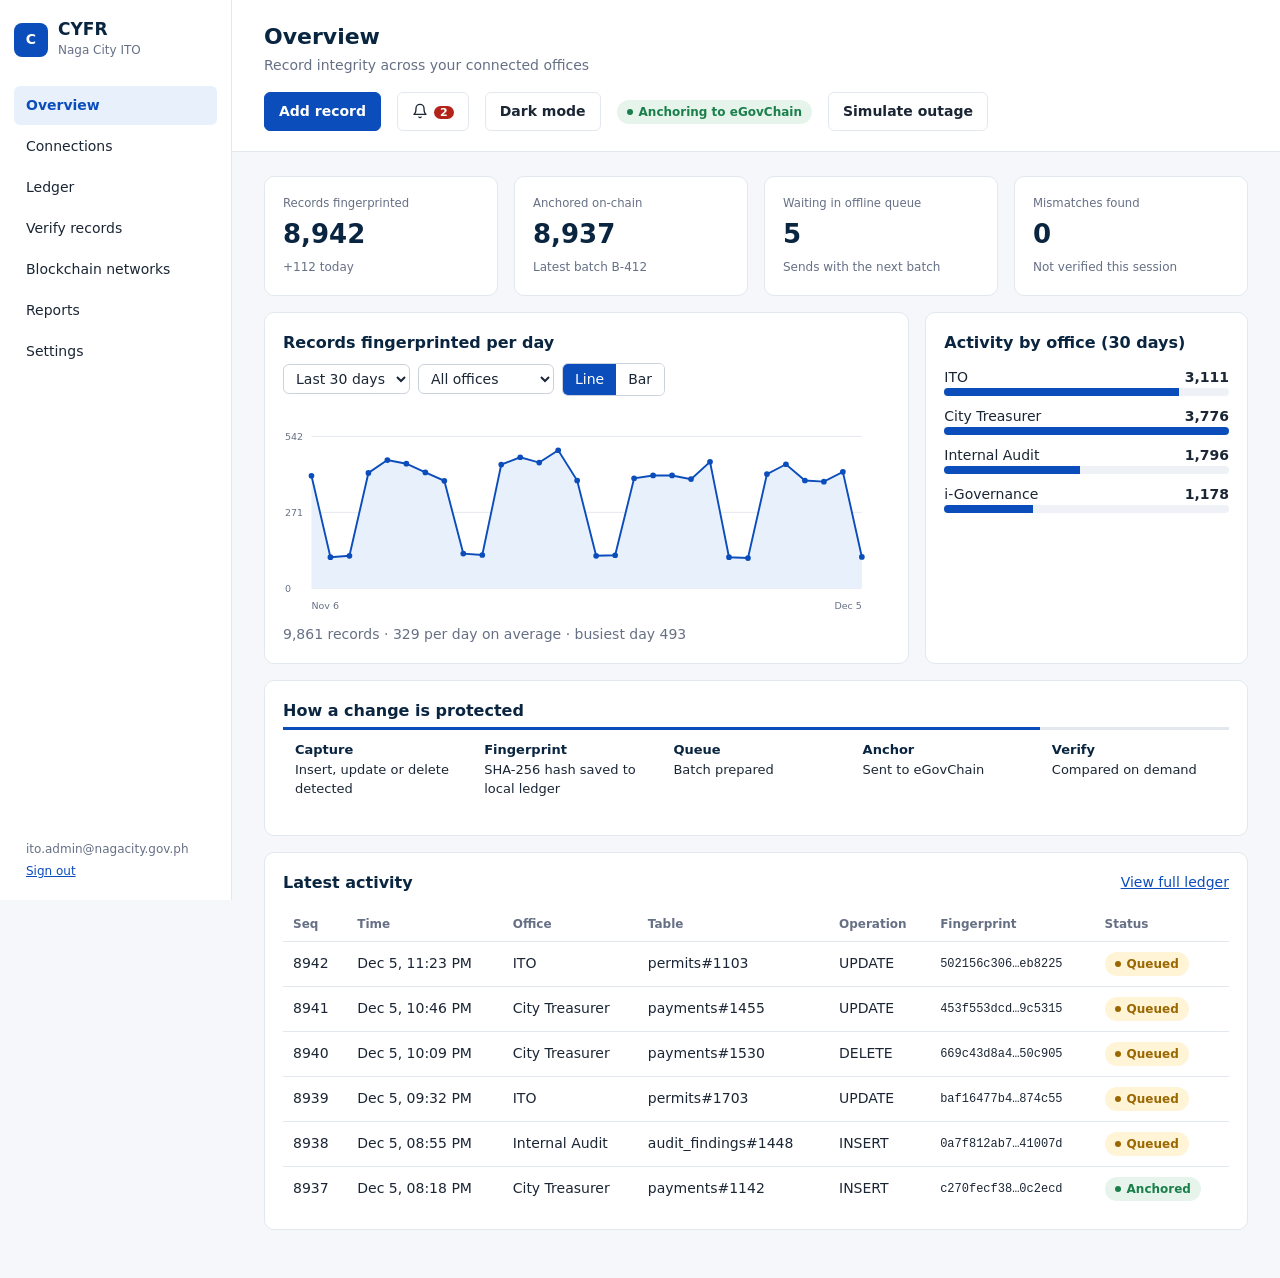
==== app.html @ 22143aea "Rebuild prototype with complete UI experience" ====
<!DOCTYPE html><html lang="en"><head><meta charset="UTF-8"><meta name="viewport" content="width=device-width,initial-scale=1">
<title>CYFR Blockchain Middleware</title><script>try{document.documentElement.dataset.theme=localStorage.getItem("cyfr_theme")||""}catch(e){}</script><link rel="stylesheet" href="assets/app.css"></head>
<body>
<div class="shell">
<nav class="side" id="nav" aria-label="Main">
<div class="brand"><span class="logo">C</span><div><b>CYFR</b><small id="orgname">Naga City ITO</small></div></div>
<a href="#/overview">Overview</a><a href="#/connections">Connections</a><a href="#/ledger">Ledger</a><a href="#/verify">Verify records</a><a href="#/networks">Blockchain networks</a><a href="#/reports">Reports</a><a href="#/settings">Settings</a>
<div class="side-foot"><span id="who"></span><a href="index.html">Sign out</a></div>
</nav>
<div class="main">
<header class="top"><div><h1 id="title"></h1><p class="muted" id="sub"></p></div>
<div class="top-r"><button class="btn primary" id="addrec">Add record</button><div class="bellw"><button class="btn" id="bell" aria-label="Notifications"><svg width="16" height="16" viewBox="0 0 24 24" fill="none" stroke="currentColor" stroke-width="2" stroke-linecap="round" stroke-linejoin="round" style="vertical-align:-3px"><path d="M18 8a6 6 0 0 0-12 0c0 7-3 9-3 9h18s-3-2-3-9M13.7 21a2 2 0 0 1-3.4 0"/></svg><span class="badge" id="bd" hidden></span></button><div class="np" id="np" hidden></div></div><button class="btn" id="theme" aria-label="Toggle dark mode">Dark mode</button><span class="pill" id="net"></span><button class="btn" id="outage">Simulate outage</button></div></header>
<div id="banner"></div>
<main id="view"></main>
</div></div>
<div id="drawer" class="drawer" hidden></div><div id="toast" class="toast" hidden></div>
<script src="assets/app.js"></script></body></html>
---- assets/app.css ----
:root{--navy:#0A2540;--blue:#0B4DBB;--blue-l:#E8F0FC;--bg:#F5F7FA;--card:#fff;--line:#E3E8EF;--tx:#1B2635;--mu:#667085;--ok:#1B7F4B;--ok-l:#E6F4EC;--warn:#9A6700;--warn-l:#FFF4D6;--bad:#B42318;--bad-l:#FDE8E6;--mono:ui-monospace,SFMono-Regular,Menlo,Consolas,monospace}
*{box-sizing:border-box}body{margin:0;font:14px/1.5 Inter,"Segoe UI",system-ui,sans-serif;background:var(--bg);color:var(--tx)}
h1,h2,h3{margin:0;color:var(--navy)}h1{font-size:22px}h2{font-size:16px}h3{font-size:14px}.muted{color:var(--mu);margin:2px 0 0}
a{color:var(--blue)}:focus-visible{outline:2px solid var(--blue);outline-offset:2px}
.brand{display:flex;gap:10px;align-items:center;margin-bottom:24px}.brand b{display:block;font-size:17px;color:var(--navy);line-height:1.1}.brand small{color:var(--mu);font-size:12px}
.logo{width:34px;height:34px;border-radius:8px;background:var(--blue);color:#fff;display:grid;place-items:center;font-weight:700}
.shell{display:flex;min-height:100vh}.side{width:232px;background:var(--card);border-right:1px solid var(--line);padding:20px 14px;display:flex;flex-direction:column;gap:2px;position:sticky;top:0;height:100vh}
.side>a{padding:9px 12px;border-radius:6px;color:var(--tx);text-decoration:none;font-weight:500}.side>a:hover{background:var(--bg)}.side>a.on{background:var(--blue-l);color:var(--blue);font-weight:600}
.side-foot{margin-top:auto;display:grid;gap:4px;font-size:12px;color:var(--mu);padding:0 12px;overflow:hidden;text-overflow:ellipsis}
.main{flex:1;min-width:0}.top{display:flex;justify-content:space-between;align-items:center;gap:16px;padding:20px 32px;background:var(--card);border-bottom:1px solid var(--line);flex-wrap:wrap}.top-r{display:flex;gap:16px;align-items:center}
#view{padding:24px 32px 48px;max-width:1240px}#banner:not(:empty){margin:16px 32px 0}
.pill{display:inline-flex;align-items:center;gap:6px;padding:3px 10px;border-radius:99px;font-size:12px;font-weight:600;background:var(--ok-l);color:var(--ok)}.pill.warn{background:var(--warn-l);color:var(--warn)}.pill.bad{background:var(--bad-l);color:var(--bad)}.pill.gray{background:#EEF1F5;color:var(--mu)}.pill.blue{background:var(--blue-l);color:var(--blue)}
.pill:before{content:"";width:6px;height:6px;border-radius:50%;background:currentColor}
.grid{display:grid;gap:16px}.g4{grid-template-columns:repeat(4,1fr)}.g3{grid-template-columns:repeat(3,1fr)}.g2{grid-template-columns:2fr 1fr}.g2e{grid-template-columns:1fr 1fr}
.card{background:var(--card);border:1px solid var(--line);border-radius:10px;padding:18px}.card+.card,.grid+.card,.card+.grid,.grid+.grid{margin-top:16px}.grid>.card{margin-top:0}
.card-h{display:flex;justify-content:space-between;align-items:center;margin-bottom:12px;gap:8px;flex-wrap:wrap}
.kpi small{color:var(--mu);display:block}.kpi b{font-size:26px;color:var(--navy);display:block;margin:2px 0}.kpi span{font-size:12px;color:var(--mu)}
table{width:100%;border-collapse:collapse}th{text-align:left;font-size:12px;color:var(--mu);font-weight:600;padding:8px 10px;border-bottom:1px solid var(--line);white-space:nowrap}td{padding:10px;border-bottom:1px solid var(--line);vertical-align:middle}tr:last-child td{border-bottom:0}
tbody tr.click{cursor:pointer}tbody tr.click:hover{background:var(--bg)}tr.flag td{background:var(--bad-l)}
.mono{font-family:var(--mono);font-size:12px}.scroll{overflow-x:auto}
.btn{font:inherit;font-weight:600;padding:8px 14px;border-radius:6px;border:1px solid var(--line);background:var(--card);color:var(--tx);cursor:pointer}.btn:hover{background:var(--bg)}.btn.primary{background:var(--blue);border-color:var(--blue);color:#fff}.btn.primary:hover{background:#093f9a}.btn.danger{color:var(--bad);border-color:#F3C1BC}.btn.sm{padding:4px 10px;font-size:13px}.btn.block{display:block;width:100%;margin-top:10px}.btn:disabled{opacity:.5;cursor:default}
input,select{font:inherit;padding:8px 10px;border:1px solid #CBD2DC;border-radius:6px;background:var(--card);color:var(--tx)}
.tools{display:flex;gap:8px;margin-bottom:12px;flex-wrap:wrap}.tools input{flex:1;min-width:200px}
.switch{display:flex;align-items:center;gap:8px;font-size:13px;cursor:pointer}.switch input{position:absolute;opacity:0}.switch span{width:34px;height:20px;border-radius:99px;background:#CBD2DC;position:relative;transition:.15s}.switch span:after{content:"";position:absolute;top:2px;left:2px;width:16px;height:16px;border-radius:50%;background:var(--card);transition:.15s}.switch input:checked+span{background:var(--blue)}.switch input:checked+span:after{left:16px}.switch input:focus-visible+span{outline:2px solid var(--blue);outline-offset:2px}
.alert{padding:12px 16px;border-radius:8px;border:1px solid;display:flex;gap:12px;align-items:center;justify-content:space-between;flex-wrap:wrap}.alert.warn{background:var(--warn-l);border-color:#F1D98A}.alert.bad{background:var(--bad-l);border-color:#F3C1BC}.alert.ok{background:var(--ok-l);border-color:#B7DFC8}
.steps{display:flex;gap:0;margin:4px 0 8px}.step{flex:1;padding:10px 12px;border-top:3px solid var(--line);font-size:13px}.step b{display:block;color:var(--navy)}.step.done{border-color:var(--blue)}.step.run{border-color:var(--warn)}
.bar{height:8px;background:#EEF1F5;border-radius:99px;overflow:hidden}.bar i{display:block;height:100%;background:var(--blue)}
.list{display:grid;gap:10px}.row{display:flex;justify-content:space-between;gap:12px;align-items:center}
.drawer{position:fixed;inset:0 0 0 auto;width:min(440px,100%);background:var(--card);border-left:1px solid var(--line);box-shadow:-8px 0 24px rgba(10,37,64,.08);padding:24px;overflow:auto;z-index:10}
.drawer dl{display:grid;grid-template-columns:110px 1fr;gap:10px 12px;margin:16px 0}.drawer dt{color:var(--mu)}.drawer dd{margin:0;word-break:break-all}
.toast{position:fixed;bottom:24px;left:50%;transform:translateX(-50%);border:1px solid #33445F;background:#0A2540;color:#fff;padding:10px 18px;border-radius:8px;z-index:20}
.chain-card{display:grid;gap:10px}.chain-card .row:first-child b{font-size:15px;color:var(--navy)}
.spin{display:inline-block;width:12px;height:12px;border:2px solid #CBD2DC;border-top-color:var(--blue);border-radius:50%;animation:s .7s linear infinite;vertical-align:-2px}@keyframes s{to{transform:rotate(360deg)}}
.login{display:grid;grid-template-columns:minmax(360px,480px) 1fr;min-height:100vh;background:var(--card)}.login-card{padding:56px 48px;display:flex;flex-direction:column;justify-content:center}.login-card form{margin-top:20px;display:grid;gap:14px}.login-card label{display:grid;gap:4px;font-weight:600}.login-card h1{margin-bottom:4px}.fine{font-size:12px;color:var(--mu);margin-top:24px}
.login-side{background:#0A2540;color:#fff;padding:64px;display:flex;flex-direction:column;justify-content:center}.login-side h2{color:#fff;font-size:34px;line-height:1.2;margin-bottom:12px}.login-side p,.login-side li{color:#C9D6E8;font-size:16px;max-width:460px}.login-side ul{padding-left:18px}
@media(max-width:960px){.g4{grid-template-columns:1fr 1fr}.g3,.g2,.g2e{grid-template-columns:1fr}.login{grid-template-columns:1fr}.login-side{display:none}}
@media(max-width:720px){.shell{flex-direction:column}.side{width:100%;height:auto;position:static;flex-direction:row;flex-wrap:wrap;padding:10px}.side .brand,.side-foot{display:none}.top,#view{padding-left:16px;padding-right:16px}.g4{grid-template-columns:1fr}}
@media(prefers-reduced-motion:reduce){*{animation:none!important;transition:none!important}}

[data-theme=dark]{color-scheme:dark;--navy:#E8EEF7;--blue:#5B9BFF;--blue-l:#17294A;--bg:#0C131D;--card:#131C2A;--line:#25334A;--tx:#DCE4EF;--mu:#8FA0B6;--ok:#4CC38A;--ok-l:#12301F;--warn:#E3B341;--warn-l:#352A0E;--bad:#FF7B72;--bad-l:#3A1816}
[data-theme=dark] .pill.gray,[data-theme=dark] .bar{background:#1E2B40}[data-theme=dark] input,[data-theme=dark] select{border-color:#33445F}[data-theme=dark] .btn.primary{background:#2F6FDE;border-color:#2F6FDE}[data-theme=dark] .btn.primary:hover{background:#2560C7}[data-theme=dark] .switch span{background:#33445F}[data-theme=dark] .switch input:checked+span{background:#2F6FDE}
.top-r{flex-wrap:wrap}.ctl{display:flex;gap:8px;flex-wrap:wrap;align-items:center}.ctl select{padding:5px 8px}
.seg{display:flex;border:1px solid #CBD2DC;border-radius:6px;overflow:hidden}[data-theme=dark] .seg{border-color:#33445F}.seg button{font:inherit;border:0;background:var(--card);color:var(--tx);padding:5px 12px;cursor:pointer}.seg button.on{background:var(--blue);color:#fff}
.modal-bg{position:fixed;inset:0;background:rgba(10,20,35,.55);display:grid;place-items:center;z-index:30;padding:16px}.modal{background:var(--card);border:1px solid var(--line);border-radius:12px;padding:24px;width:min(560px,100%);max-height:92vh;overflow:auto;box-shadow:0 20px 50px rgba(0,0,0,.3)}.modal h2{font-size:18px}
.fgrid{display:grid;grid-template-columns:1fr 1fr;gap:14px;margin-top:16px}.fgrid label{display:grid;gap:4px;font-weight:600;font-size:13px}.fgrid .full{grid-column:1/-1}.fgrid input,.fgrid select{width:100%}
.fp{background:var(--bg);border:1px solid var(--line);border-radius:8px;padding:10px 12px}.fp small{color:var(--mu)}.fp .mono{word-break:break-all;min-height:18px}
.pl{display:grid;gap:12px;margin:20px 0}.pl>div{display:flex;gap:12px;align-items:flex-start}.pl i{width:22px;height:22px;border-radius:50%;border:2px solid var(--line);display:grid;place-items:center;font-style:normal;font-size:12px;flex:none;margin-top:1px}.pl .d i{background:var(--ok);border-color:var(--ok);color:#fff}.pl .r i{border-color:var(--blue)}.pl .p{color:var(--mu)}.pl small{display:block;color:var(--mu)}
.drop{display:grid;gap:4px;justify-items:center;text-align:center;border:2px dashed #CBD2DC;border-radius:10px;padding:28px 16px;cursor:pointer;margin-top:12px}[data-theme=dark] .drop{border-color:#33445F}.drop:hover,.drop.over{border-color:var(--blue);background:var(--blue-l)}.drop span{color:var(--mu);font-size:13px}
.checks{display:grid;gap:8px;margin:12px 0}.checks label{display:flex;gap:8px;align-items:center}
.modal .row{margin-top:8px}
.bellw{position:relative}.badge{background:var(--bad);color:#fff;border-radius:99px;font-size:11px;padding:0 6px;margin-left:6px}.np{position:absolute;right:0;top:calc(100% + 8px);width:min(360px,90vw);background:var(--card);border:1px solid var(--line);border-radius:10px;box-shadow:0 12px 30px rgba(0,0,0,.18);z-index:15}
.np header{display:flex;justify-content:space-between;align-items:center;padding:12px 14px;border-bottom:1px solid var(--line)}.np button.n{display:flex;gap:10px;text-align:left;width:100%;border:0;background:none;color:var(--tx);font:inherit;padding:10px 14px;cursor:pointer;border-bottom:1px solid var(--line)}.np button.n:hover{background:var(--bg)}.np .dot{width:8px;height:8px;border-radius:50%;margin-top:7px;flex:none}.np small{display:block;color:var(--mu)}.np .un b{font-weight:600}.np .rd{opacity:.65}
.sheet{--card:#fff;--tx:#1B2635;--navy:#0A2540;--mu:#667085;--line:#E3E8EF;--bg:#F5F7FA;--blue:#0B4DBB;--blue-l:#E8F0FC;--ok:#1B7F4B;--bad:#B42318;--bad-l:#FDE8E6;--ok-l:#E6F4EC;--warn:#9A6700;--warn-l:#FFF4D6;background:#fff;color:#1B2635;border:1px solid var(--line);padding:32px;border-radius:4px}.sheet h2{font-size:20px}.sheet .lh{display:flex;justify-content:space-between;border-bottom:2px solid var(--navy);padding-bottom:12px;margin-bottom:16px;gap:12px}.sheet .stats{display:grid;grid-template-columns:repeat(4,1fr);gap:8px;margin:14px 0}.sheet .stats div{border:1px solid var(--line);padding:8px 10px;border-radius:6px}.sheet .stats b{display:block;font-size:18px;color:var(--navy)}.sheet .stats small{color:var(--mu)}.sheet h3{margin:18px 0 6px}.sheet .sig{display:grid;grid-template-columns:1fr 1fr;gap:40px;margin-top:40px}.sheet .sig div{border-top:1px solid #1B2635;padding-top:4px;font-size:12px}.sheet .ft{margin-top:20px;font-size:11px;color:var(--mu);word-break:break-all}.sheet table{font-size:12px}
.tabs{display:flex;gap:4px;margin-bottom:16px;border-bottom:1px solid var(--line)}.tabs button{font:inherit;border:0;background:none;color:var(--mu);padding:8px 14px;cursor:pointer;border-bottom:2px solid transparent;font-weight:600}.tabs button.on{color:var(--blue);border-color:var(--blue)}
.setrow{display:flex;justify-content:space-between;align-items:center;gap:16px;padding:12px 0;border-bottom:1px solid var(--line)}.setrow:last-child{border:0}.setrow small{display:block;color:var(--mu)}
@media print{body>*:not(#modal){display:none!important}.modal-bg{position:static;background:none;padding:0;display:block}.modal{box-shadow:none;border:0;width:100%!important;max-height:none;overflow:visible;padding:0;background:#fff}.no-print{display:none!important}.sheet{border:0;padding:0}}
@media(max-width:720px){.sheet .stats{grid-template-columns:1fr 1fr}}
.opt{display:flex;gap:10px;align-items:flex-start;padding:12px;border:1px solid var(--line);border-radius:8px;cursor:pointer;font-weight:400!important}.opt:has(input:checked){border-color:var(--blue);background:var(--blue-l)}.opt input{width:auto!important;margin-top:4px}.opt b{display:block}.opt small{color:var(--mu)}
.fp small+.mono{margin-bottom:8px}.fp .new{color:var(--bad)}#outage.on{background:var(--warn-l);border-color:var(--warn);color:var(--warn)}.pl .x i{background:var(--bad);border-color:var(--bad);color:#fff}
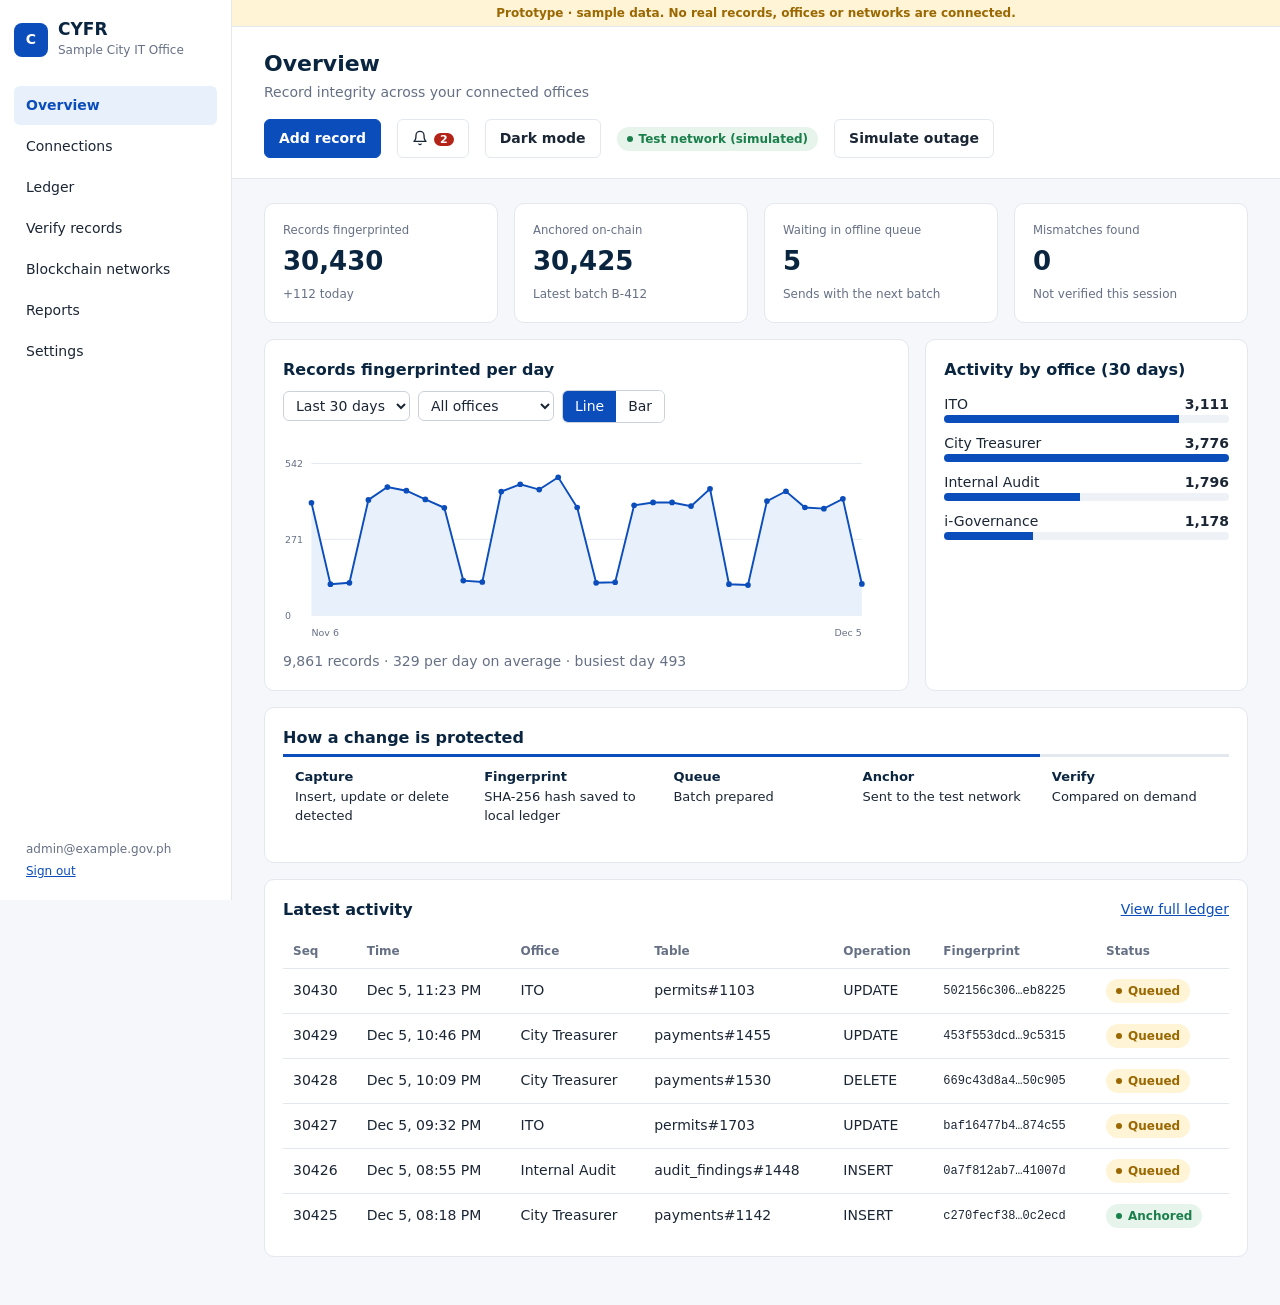
==== commit 1fcf9cf1: "Fix labels, placeholders, and claims" ====
--- a/app.html
+++ b/app.html
@@ -3,11 +3,11 @@
 <body>
 <div class="shell">
 <nav class="side" id="nav" aria-label="Main">
-<div class="brand"><span class="logo">C</span><div><b>CYFR</b><small id="orgname">Naga City ITO</small></div></div>
+<div class="brand"><span class="logo">C</span><div><b>CYFR</b><small id="orgname">Sample City IT Office</small></div></div>
 <a href="#/overview">Overview</a><a href="#/connections">Connections</a><a href="#/ledger">Ledger</a><a href="#/verify">Verify records</a><a href="#/networks">Blockchain networks</a><a href="#/reports">Reports</a><a href="#/settings">Settings</a>
 <div class="side-foot"><span id="who"></span><a href="index.html">Sign out</a></div>
 </nav>
-<div class="main">
+<div class="main"><div class="proto">Prototype · sample data. No real records, offices or networks are connected.</div>
 <header class="top"><div><h1 id="title"></h1><p class="muted" id="sub"></p></div>
 <div class="top-r"><button class="btn primary" id="addrec">Add record</button><div class="bellw"><button class="btn" id="bell" aria-label="Notifications"><svg width="16" height="16" viewBox="0 0 24 24" fill="none" stroke="currentColor" stroke-width="2" stroke-linecap="round" stroke-linejoin="round" style="vertical-align:-3px"><path d="M18 8a6 6 0 0 0-12 0c0 7-3 9-3 9h18s-3-2-3-9M13.7 21a2 2 0 0 1-3.4 0"/></svg><span class="badge" id="bd" hidden></span></button><div class="np" id="np" hidden></div></div><button class="btn" id="theme" aria-label="Toggle dark mode">Dark mode</button><span class="pill" id="net"></span><button class="btn" id="outage">Simulate outage</button></div></header>
 <div id="banner"></div>
--- a/assets/app.css
+++ b/assets/app.css
@@ -57,3 +57,5 @@
 @media(max-width:720px){.sheet .stats{grid-template-columns:1fr 1fr}}
 .opt{display:flex;gap:10px;align-items:flex-start;padding:12px;border:1px solid var(--line);border-radius:8px;cursor:pointer;font-weight:400!important}.opt:has(input:checked){border-color:var(--blue);background:var(--blue-l)}.opt input{width:auto!important;margin-top:4px}.opt b{display:block}.opt small{color:var(--mu)}
 .fp small+.mono{margin-bottom:8px}.fp .new{color:var(--bad)}#outage.on{background:var(--warn-l);border-color:var(--warn);color:var(--warn)}.pl .x i{background:var(--bad);border-color:var(--bad);color:#fff}
+
+.proto{background:var(--warn-l);color:var(--warn);text-align:center;font-size:12px;font-weight:600;padding:4px 8px;border-bottom:1px solid var(--line)}
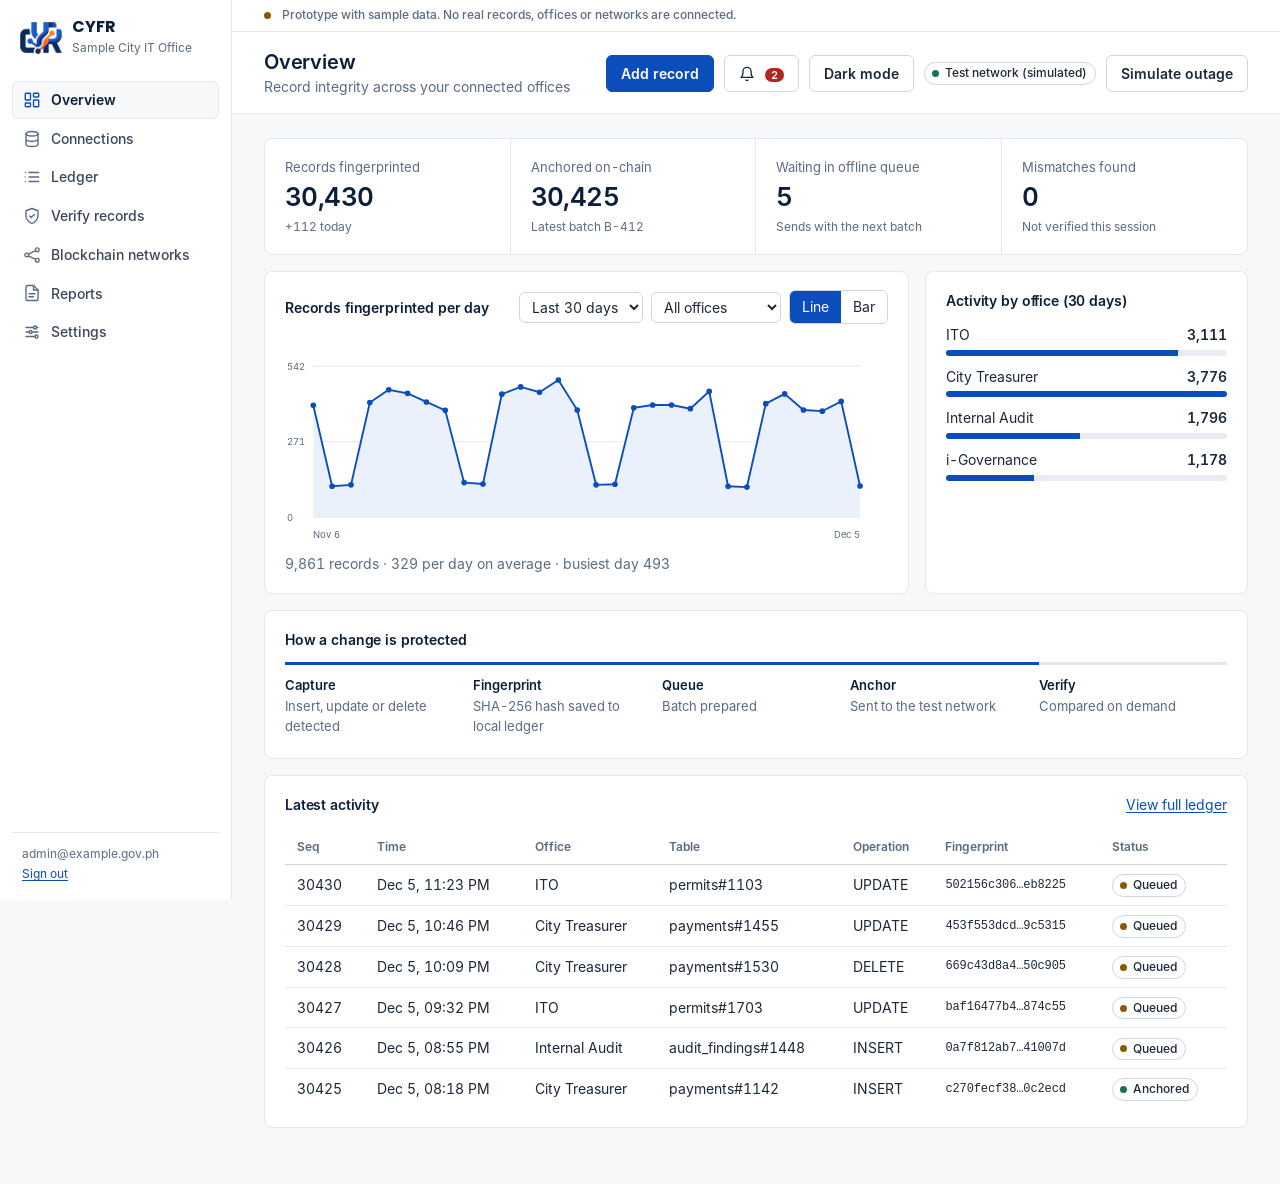
==== commit 4d35dfe6: "Update dashboard from CYFR prototype" ====
--- a/app.html
+++ b/app.html
@@ -1,17 +1,204 @@
-<!DOCTYPE html><html lang="en"><head><meta charset="UTF-8"><meta name="viewport" content="width=device-width,initial-scale=1">
-<title>CYFR Blockchain Middleware</title><script>try{document.documentElement.dataset.theme=localStorage.getItem("cyfr_theme")||""}catch(e){}</script><link rel="stylesheet" href="assets/app.css"></head>
-<body>
-<div class="shell">
-<nav class="side" id="nav" aria-label="Main">
-<div class="brand"><span class="logo">C</span><div><b>CYFR</b><small id="orgname">Sample City IT Office</small></div></div>
-<a href="#/overview">Overview</a><a href="#/connections">Connections</a><a href="#/ledger">Ledger</a><a href="#/verify">Verify records</a><a href="#/networks">Blockchain networks</a><a href="#/reports">Reports</a><a href="#/settings">Settings</a>
-<div class="side-foot"><span id="who"></span><a href="index.html">Sign out</a></div>
-</nav>
-<div class="main"><div class="proto">Prototype · sample data. No real records, offices or networks are connected.</div>
-<header class="top"><div><h1 id="title"></h1><p class="muted" id="sub"></p></div>
-<div class="top-r"><button class="btn primary" id="addrec">Add record</button><div class="bellw"><button class="btn" id="bell" aria-label="Notifications"><svg width="16" height="16" viewBox="0 0 24 24" fill="none" stroke="currentColor" stroke-width="2" stroke-linecap="round" stroke-linejoin="round" style="vertical-align:-3px"><path d="M18 8a6 6 0 0 0-12 0c0 7-3 9-3 9h18s-3-2-3-9M13.7 21a2 2 0 0 1-3.4 0"/></svg><span class="badge" id="bd" hidden></span></button><div class="np" id="np" hidden></div></div><button class="btn" id="theme" aria-label="Toggle dark mode">Dark mode</button><span class="pill" id="net"></span><button class="btn" id="outage">Simulate outage</button></div></header>
-<div id="banner"></div>
-<main id="view"></main>
-</div></div>
-<div id="drawer" class="drawer" hidden></div><div id="toast" class="toast" hidden></div>
-<script src="assets/app.js"></script></body></html>
+<!doctype html>
+<html lang="en">
+  <head>
+    <meta charset="UTF-8" />
+    <meta name="viewport" content="width=device-width,initial-scale=1" />
+    <title>CYFR Blockchain Middleware</title>
+    <link rel="icon" href="assets/logo.png" />
+    <!-- apply the saved light or dark theme before the page paints -->
+    <script>
+      try {
+        document.documentElement.dataset.theme = localStorage.getItem("cyfr_theme") || "";
+      } catch (e) {}
+    </script>
+    <link rel="stylesheet" href="assets/app.css" />
+  </head>
+
+  <body>
+    <div class="shell">
+      <!-- sidebar: logo, pages, signed-in user -->
+      <nav class="side" id="nav" aria-label="Main">
+        <!-- LOGO: to change it, replace the file assets/logo.png -->
+        <div class="brand">
+          <img class="logo" src="assets/logo.png" alt="CYFR" />
+          <div><b>CYFR</b><small id="orgname">Sample City IT Office</small></div>
+        </div>
+
+        <a href="#/overview"
+          ><svg
+            viewBox="0 0 24 24"
+            width="18"
+            height="18"
+            fill="none"
+            stroke="currentColor"
+            stroke-width="1.8"
+            stroke-linecap="round"
+            stroke-linejoin="round"
+            aria-hidden="true"
+          >
+            <rect x="3" y="3" width="7" height="9" rx="1" />
+            <rect x="14" y="3" width="7" height="5" rx="1" />
+            <rect x="14" y="12" width="7" height="9" rx="1" />
+            <rect x="3" y="16" width="7" height="5" rx="1" /></svg
+          >Overview</a
+        >
+        <a href="#/connections"
+          ><svg
+            viewBox="0 0 24 24"
+            width="18"
+            height="18"
+            fill="none"
+            stroke="currentColor"
+            stroke-width="1.8"
+            stroke-linecap="round"
+            stroke-linejoin="round"
+            aria-hidden="true"
+          >
+            <ellipse cx="12" cy="5" rx="8" ry="3" />
+            <path d="M4 5v14c0 1.7 3.6 3 8 3s8-1.3 8-3V5M4 12c0 1.7 3.6 3 8 3s8-1.3 8-3" /></svg
+          >Connections</a
+        >
+        <a href="#/ledger"
+          ><svg
+            viewBox="0 0 24 24"
+            width="18"
+            height="18"
+            fill="none"
+            stroke="currentColor"
+            stroke-width="1.8"
+            stroke-linecap="round"
+            stroke-linejoin="round"
+            aria-hidden="true"
+          >
+            <path d="M8 6h13M8 12h13M8 18h13M3 6h.01M3 12h.01M3 18h.01" /></svg
+          >Ledger</a
+        >
+        <a href="#/verify"
+          ><svg
+            viewBox="0 0 24 24"
+            width="18"
+            height="18"
+            fill="none"
+            stroke="currentColor"
+            stroke-width="1.8"
+            stroke-linecap="round"
+            stroke-linejoin="round"
+            aria-hidden="true"
+          >
+            <path d="M12 22s8-4 8-10V5l-8-3-8 3v7c0 6 8 10 8 10z" />
+            <path d="m9 12 2 2 4-4" /></svg
+          >Verify records</a
+        >
+        <a href="#/networks"
+          ><svg
+            viewBox="0 0 24 24"
+            width="18"
+            height="18"
+            fill="none"
+            stroke="currentColor"
+            stroke-width="1.8"
+            stroke-linecap="round"
+            stroke-linejoin="round"
+            aria-hidden="true"
+          >
+            <circle cx="5" cy="12" r="2.5" />
+            <circle cx="19" cy="5" r="2.5" />
+            <circle cx="19" cy="19" r="2.5" />
+            <path d="M7.2 10.9l9.6-4.8M7.2 13.1l9.6 4.8" /></svg
+          >Blockchain networks</a
+        >
+        <a href="#/reports"
+          ><svg
+            viewBox="0 0 24 24"
+            width="18"
+            height="18"
+            fill="none"
+            stroke="currentColor"
+            stroke-width="1.8"
+            stroke-linecap="round"
+            stroke-linejoin="round"
+            aria-hidden="true"
+          >
+            <path d="M14 2H6a2 2 0 0 0-2 2v16a2 2 0 0 0 2 2h12a2 2 0 0 0 2-2V8z" />
+            <path d="M14 2v6h6M8 13h8M8 17h6" /></svg
+          >Reports</a
+        >
+        <a href="#/settings"
+          ><svg
+            viewBox="0 0 24 24"
+            width="18"
+            height="18"
+            fill="none"
+            stroke="currentColor"
+            stroke-width="1.8"
+            stroke-linecap="round"
+            stroke-linejoin="round"
+            aria-hidden="true"
+          >
+            <path d="M4 6h10M18 6h2M4 12h4M12 12h8M4 18h12" />
+            <circle cx="16" cy="6" r="2" />
+            <circle cx="10" cy="12" r="2" />
+            <circle cx="18" cy="18" r="2" /></svg
+          >Settings</a
+        >
+
+        <div class="side-foot"><span id="who"></span><a href="index.html">Sign out</a></div>
+      </nav>
+
+      <div class="main">
+        <!-- strip that says whether the data on screen is sample or live -->
+        <div class="proto">
+          Prototype with sample data. No real records, offices or networks are connected.
+        </div>
+
+        <!-- top bar: page title on the left, actions on the right -->
+        <header class="top">
+          <div>
+            <h1 id="title"></h1>
+            <p class="muted" id="sub"></p>
+          </div>
+          <div class="top-r">
+            <button class="btn primary" id="addrec">Add record</button>
+            <div class="bellw">
+              <button class="btn" id="bell" aria-label="Notifications">
+                <svg
+                  width="16"
+                  height="16"
+                  viewBox="0 0 24 24"
+                  fill="none"
+                  stroke="currentColor"
+                  stroke-width="2"
+                  stroke-linecap="round"
+                  stroke-linejoin="round"
+                  style="vertical-align: -3px"
+                >
+                  <path d="M18 8a6 6 0 0 0-12 0c0 7-3 9-3 9h18s-3-2-3-9M13.7 21a2 2 0 0 1-3.4 0" />
+                </svg>
+                <span class="badge" id="bd" hidden></span>
+              </button>
+              <div class="np" id="np" hidden></div>
+            </div>
+            <button class="btn" id="theme" aria-label="Toggle dark mode">Dark mode</button>
+            <span class="pill" id="net"></span>
+            <button class="btn" id="outage">Simulate outage</button>
+          </div>
+        </header>
+
+        <div id="banner"></div>
+        <!-- outage and alert messages appear here -->
+        <main id="view"></main>
+        <!-- the current page is drawn here -->
+      </div>
+    </div>
+
+    <div id="drawer" class="drawer" hidden></div>
+    <!-- record details slide in from the right -->
+    <div id="toast" class="toast" hidden></div>
+    <!-- short confirmations -->
+
+    <script src="assets/app.js"></script>
+    <!-- screens and sample data -->
+    <script src="assets/live.js"></script>
+    <!-- switches to live data when served by the agent -->
+  </body>
+</html>
--- a/assets/app.css
+++ b/assets/app.css
@@ -1,61 +1,1725 @@
-:root{--navy:#0A2540;--blue:#0B4DBB;--blue-l:#E8F0FC;--bg:#F5F7FA;--card:#fff;--line:#E3E8EF;--tx:#1B2635;--mu:#667085;--ok:#1B7F4B;--ok-l:#E6F4EC;--warn:#9A6700;--warn-l:#FFF4D6;--bad:#B42318;--bad-l:#FDE8E6;--mono:ui-monospace,SFMono-Regular,Menlo,Consolas,monospace}
-*{box-sizing:border-box}body{margin:0;font:14px/1.5 Inter,"Segoe UI",system-ui,sans-serif;background:var(--bg);color:var(--tx)}
-h1,h2,h3{margin:0;color:var(--navy)}h1{font-size:22px}h2{font-size:16px}h3{font-size:14px}.muted{color:var(--mu);margin:2px 0 0}
-a{color:var(--blue)}:focus-visible{outline:2px solid var(--blue);outline-offset:2px}
-.brand{display:flex;gap:10px;align-items:center;margin-bottom:24px}.brand b{display:block;font-size:17px;color:var(--navy);line-height:1.1}.brand small{color:var(--mu);font-size:12px}
-.logo{width:34px;height:34px;border-radius:8px;background:var(--blue);color:#fff;display:grid;place-items:center;font-weight:700}
-.shell{display:flex;min-height:100vh}.side{width:232px;background:var(--card);border-right:1px solid var(--line);padding:20px 14px;display:flex;flex-direction:column;gap:2px;position:sticky;top:0;height:100vh}
-.side>a{padding:9px 12px;border-radius:6px;color:var(--tx);text-decoration:none;font-weight:500}.side>a:hover{background:var(--bg)}.side>a.on{background:var(--blue-l);color:var(--blue);font-weight:600}
-.side-foot{margin-top:auto;display:grid;gap:4px;font-size:12px;color:var(--mu);padding:0 12px;overflow:hidden;text-overflow:ellipsis}
-.main{flex:1;min-width:0}.top{display:flex;justify-content:space-between;align-items:center;gap:16px;padding:20px 32px;background:var(--card);border-bottom:1px solid var(--line);flex-wrap:wrap}.top-r{display:flex;gap:16px;align-items:center}
-#view{padding:24px 32px 48px;max-width:1240px}#banner:not(:empty){margin:16px 32px 0}
-.pill{display:inline-flex;align-items:center;gap:6px;padding:3px 10px;border-radius:99px;font-size:12px;font-weight:600;background:var(--ok-l);color:var(--ok)}.pill.warn{background:var(--warn-l);color:var(--warn)}.pill.bad{background:var(--bad-l);color:var(--bad)}.pill.gray{background:#EEF1F5;color:var(--mu)}.pill.blue{background:var(--blue-l);color:var(--blue)}
-.pill:before{content:"";width:6px;height:6px;border-radius:50%;background:currentColor}
-.grid{display:grid;gap:16px}.g4{grid-template-columns:repeat(4,1fr)}.g3{grid-template-columns:repeat(3,1fr)}.g2{grid-template-columns:2fr 1fr}.g2e{grid-template-columns:1fr 1fr}
-.card{background:var(--card);border:1px solid var(--line);border-radius:10px;padding:18px}.card+.card,.grid+.card,.card+.grid,.grid+.grid{margin-top:16px}.grid>.card{margin-top:0}
-.card-h{display:flex;justify-content:space-between;align-items:center;margin-bottom:12px;gap:8px;flex-wrap:wrap}
-.kpi small{color:var(--mu);display:block}.kpi b{font-size:26px;color:var(--navy);display:block;margin:2px 0}.kpi span{font-size:12px;color:var(--mu)}
-table{width:100%;border-collapse:collapse}th{text-align:left;font-size:12px;color:var(--mu);font-weight:600;padding:8px 10px;border-bottom:1px solid var(--line);white-space:nowrap}td{padding:10px;border-bottom:1px solid var(--line);vertical-align:middle}tr:last-child td{border-bottom:0}
-tbody tr.click{cursor:pointer}tbody tr.click:hover{background:var(--bg)}tr.flag td{background:var(--bad-l)}
-.mono{font-family:var(--mono);font-size:12px}.scroll{overflow-x:auto}
-.btn{font:inherit;font-weight:600;padding:8px 14px;border-radius:6px;border:1px solid var(--line);background:var(--card);color:var(--tx);cursor:pointer}.btn:hover{background:var(--bg)}.btn.primary{background:var(--blue);border-color:var(--blue);color:#fff}.btn.primary:hover{background:#093f9a}.btn.danger{color:var(--bad);border-color:#F3C1BC}.btn.sm{padding:4px 10px;font-size:13px}.btn.block{display:block;width:100%;margin-top:10px}.btn:disabled{opacity:.5;cursor:default}
-input,select{font:inherit;padding:8px 10px;border:1px solid #CBD2DC;border-radius:6px;background:var(--card);color:var(--tx)}
-.tools{display:flex;gap:8px;margin-bottom:12px;flex-wrap:wrap}.tools input{flex:1;min-width:200px}
-.switch{display:flex;align-items:center;gap:8px;font-size:13px;cursor:pointer}.switch input{position:absolute;opacity:0}.switch span{width:34px;height:20px;border-radius:99px;background:#CBD2DC;position:relative;transition:.15s}.switch span:after{content:"";position:absolute;top:2px;left:2px;width:16px;height:16px;border-radius:50%;background:var(--card);transition:.15s}.switch input:checked+span{background:var(--blue)}.switch input:checked+span:after{left:16px}.switch input:focus-visible+span{outline:2px solid var(--blue);outline-offset:2px}
-.alert{padding:12px 16px;border-radius:8px;border:1px solid;display:flex;gap:12px;align-items:center;justify-content:space-between;flex-wrap:wrap}.alert.warn{background:var(--warn-l);border-color:#F1D98A}.alert.bad{background:var(--bad-l);border-color:#F3C1BC}.alert.ok{background:var(--ok-l);border-color:#B7DFC8}
-.steps{display:flex;gap:0;margin:4px 0 8px}.step{flex:1;padding:10px 12px;border-top:3px solid var(--line);font-size:13px}.step b{display:block;color:var(--navy)}.step.done{border-color:var(--blue)}.step.run{border-color:var(--warn)}
-.bar{height:8px;background:#EEF1F5;border-radius:99px;overflow:hidden}.bar i{display:block;height:100%;background:var(--blue)}
-.list{display:grid;gap:10px}.row{display:flex;justify-content:space-between;gap:12px;align-items:center}
-.drawer{position:fixed;inset:0 0 0 auto;width:min(440px,100%);background:var(--card);border-left:1px solid var(--line);box-shadow:-8px 0 24px rgba(10,37,64,.08);padding:24px;overflow:auto;z-index:10}
-.drawer dl{display:grid;grid-template-columns:110px 1fr;gap:10px 12px;margin:16px 0}.drawer dt{color:var(--mu)}.drawer dd{margin:0;word-break:break-all}
-.toast{position:fixed;bottom:24px;left:50%;transform:translateX(-50%);border:1px solid #33445F;background:#0A2540;color:#fff;padding:10px 18px;border-radius:8px;z-index:20}
-.chain-card{display:grid;gap:10px}.chain-card .row:first-child b{font-size:15px;color:var(--navy)}
-.spin{display:inline-block;width:12px;height:12px;border:2px solid #CBD2DC;border-top-color:var(--blue);border-radius:50%;animation:s .7s linear infinite;vertical-align:-2px}@keyframes s{to{transform:rotate(360deg)}}
-.login{display:grid;grid-template-columns:minmax(360px,480px) 1fr;min-height:100vh;background:var(--card)}.login-card{padding:56px 48px;display:flex;flex-direction:column;justify-content:center}.login-card form{margin-top:20px;display:grid;gap:14px}.login-card label{display:grid;gap:4px;font-weight:600}.login-card h1{margin-bottom:4px}.fine{font-size:12px;color:var(--mu);margin-top:24px}
-.login-side{background:#0A2540;color:#fff;padding:64px;display:flex;flex-direction:column;justify-content:center}.login-side h2{color:#fff;font-size:34px;line-height:1.2;margin-bottom:12px}.login-side p,.login-side li{color:#C9D6E8;font-size:16px;max-width:460px}.login-side ul{padding-left:18px}
-@media(max-width:960px){.g4{grid-template-columns:1fr 1fr}.g3,.g2,.g2e{grid-template-columns:1fr}.login{grid-template-columns:1fr}.login-side{display:none}}
-@media(max-width:720px){.shell{flex-direction:column}.side{width:100%;height:auto;position:static;flex-direction:row;flex-wrap:wrap;padding:10px}.side .brand,.side-foot{display:none}.top,#view{padding-left:16px;padding-right:16px}.g4{grid-template-columns:1fr}}
-@media(prefers-reduced-motion:reduce){*{animation:none!important;transition:none!important}}
-
-[data-theme=dark]{color-scheme:dark;--navy:#E8EEF7;--blue:#5B9BFF;--blue-l:#17294A;--bg:#0C131D;--card:#131C2A;--line:#25334A;--tx:#DCE4EF;--mu:#8FA0B6;--ok:#4CC38A;--ok-l:#12301F;--warn:#E3B341;--warn-l:#352A0E;--bad:#FF7B72;--bad-l:#3A1816}
-[data-theme=dark] .pill.gray,[data-theme=dark] .bar{background:#1E2B40}[data-theme=dark] input,[data-theme=dark] select{border-color:#33445F}[data-theme=dark] .btn.primary{background:#2F6FDE;border-color:#2F6FDE}[data-theme=dark] .btn.primary:hover{background:#2560C7}[data-theme=dark] .switch span{background:#33445F}[data-theme=dark] .switch input:checked+span{background:#2F6FDE}
-.top-r{flex-wrap:wrap}.ctl{display:flex;gap:8px;flex-wrap:wrap;align-items:center}.ctl select{padding:5px 8px}
-.seg{display:flex;border:1px solid #CBD2DC;border-radius:6px;overflow:hidden}[data-theme=dark] .seg{border-color:#33445F}.seg button{font:inherit;border:0;background:var(--card);color:var(--tx);padding:5px 12px;cursor:pointer}.seg button.on{background:var(--blue);color:#fff}
-.modal-bg{position:fixed;inset:0;background:rgba(10,20,35,.55);display:grid;place-items:center;z-index:30;padding:16px}.modal{background:var(--card);border:1px solid var(--line);border-radius:12px;padding:24px;width:min(560px,100%);max-height:92vh;overflow:auto;box-shadow:0 20px 50px rgba(0,0,0,.3)}.modal h2{font-size:18px}
-.fgrid{display:grid;grid-template-columns:1fr 1fr;gap:14px;margin-top:16px}.fgrid label{display:grid;gap:4px;font-weight:600;font-size:13px}.fgrid .full{grid-column:1/-1}.fgrid input,.fgrid select{width:100%}
-.fp{background:var(--bg);border:1px solid var(--line);border-radius:8px;padding:10px 12px}.fp small{color:var(--mu)}.fp .mono{word-break:break-all;min-height:18px}
-.pl{display:grid;gap:12px;margin:20px 0}.pl>div{display:flex;gap:12px;align-items:flex-start}.pl i{width:22px;height:22px;border-radius:50%;border:2px solid var(--line);display:grid;place-items:center;font-style:normal;font-size:12px;flex:none;margin-top:1px}.pl .d i{background:var(--ok);border-color:var(--ok);color:#fff}.pl .r i{border-color:var(--blue)}.pl .p{color:var(--mu)}.pl small{display:block;color:var(--mu)}
-.drop{display:grid;gap:4px;justify-items:center;text-align:center;border:2px dashed #CBD2DC;border-radius:10px;padding:28px 16px;cursor:pointer;margin-top:12px}[data-theme=dark] .drop{border-color:#33445F}.drop:hover,.drop.over{border-color:var(--blue);background:var(--blue-l)}.drop span{color:var(--mu);font-size:13px}
-.checks{display:grid;gap:8px;margin:12px 0}.checks label{display:flex;gap:8px;align-items:center}
-.modal .row{margin-top:8px}
-.bellw{position:relative}.badge{background:var(--bad);color:#fff;border-radius:99px;font-size:11px;padding:0 6px;margin-left:6px}.np{position:absolute;right:0;top:calc(100% + 8px);width:min(360px,90vw);background:var(--card);border:1px solid var(--line);border-radius:10px;box-shadow:0 12px 30px rgba(0,0,0,.18);z-index:15}
-.np header{display:flex;justify-content:space-between;align-items:center;padding:12px 14px;border-bottom:1px solid var(--line)}.np button.n{display:flex;gap:10px;text-align:left;width:100%;border:0;background:none;color:var(--tx);font:inherit;padding:10px 14px;cursor:pointer;border-bottom:1px solid var(--line)}.np button.n:hover{background:var(--bg)}.np .dot{width:8px;height:8px;border-radius:50%;margin-top:7px;flex:none}.np small{display:block;color:var(--mu)}.np .un b{font-weight:600}.np .rd{opacity:.65}
-.sheet{--card:#fff;--tx:#1B2635;--navy:#0A2540;--mu:#667085;--line:#E3E8EF;--bg:#F5F7FA;--blue:#0B4DBB;--blue-l:#E8F0FC;--ok:#1B7F4B;--bad:#B42318;--bad-l:#FDE8E6;--ok-l:#E6F4EC;--warn:#9A6700;--warn-l:#FFF4D6;background:#fff;color:#1B2635;border:1px solid var(--line);padding:32px;border-radius:4px}.sheet h2{font-size:20px}.sheet .lh{display:flex;justify-content:space-between;border-bottom:2px solid var(--navy);padding-bottom:12px;margin-bottom:16px;gap:12px}.sheet .stats{display:grid;grid-template-columns:repeat(4,1fr);gap:8px;margin:14px 0}.sheet .stats div{border:1px solid var(--line);padding:8px 10px;border-radius:6px}.sheet .stats b{display:block;font-size:18px;color:var(--navy)}.sheet .stats small{color:var(--mu)}.sheet h3{margin:18px 0 6px}.sheet .sig{display:grid;grid-template-columns:1fr 1fr;gap:40px;margin-top:40px}.sheet .sig div{border-top:1px solid #1B2635;padding-top:4px;font-size:12px}.sheet .ft{margin-top:20px;font-size:11px;color:var(--mu);word-break:break-all}.sheet table{font-size:12px}
-.tabs{display:flex;gap:4px;margin-bottom:16px;border-bottom:1px solid var(--line)}.tabs button{font:inherit;border:0;background:none;color:var(--mu);padding:8px 14px;cursor:pointer;border-bottom:2px solid transparent;font-weight:600}.tabs button.on{color:var(--blue);border-color:var(--blue)}
-.setrow{display:flex;justify-content:space-between;align-items:center;gap:16px;padding:12px 0;border-bottom:1px solid var(--line)}.setrow:last-child{border:0}.setrow small{display:block;color:var(--mu)}
-@media print{body>*:not(#modal){display:none!important}.modal-bg{position:static;background:none;padding:0;display:block}.modal{box-shadow:none;border:0;width:100%!important;max-height:none;overflow:visible;padding:0;background:#fff}.no-print{display:none!important}.sheet{border:0;padding:0}}
-@media(max-width:720px){.sheet .stats{grid-template-columns:1fr 1fr}}
-.opt{display:flex;gap:10px;align-items:flex-start;padding:12px;border:1px solid var(--line);border-radius:8px;cursor:pointer;font-weight:400!important}.opt:has(input:checked){border-color:var(--blue);background:var(--blue-l)}.opt input{width:auto!important;margin-top:4px}.opt b{display:block}.opt small{color:var(--mu)}
-.fp small+.mono{margin-bottom:8px}.fp .new{color:var(--bad)}#outage.on{background:var(--warn-l);border-color:var(--warn);color:var(--warn)}.pl .x i{background:var(--bad);border-color:var(--bad);color:#fff}
-
-.proto{background:var(--warn-l);color:var(--warn);text-align:center;font-size:12px;font-weight:600;padding:4px 8px;border-bottom:1px solid var(--line)}
+/* ==========================================================================
+   CYFR console stylesheet
+
+   Contents
+     1. Fonts            bundled files, so the console looks right with no internet
+     2. Tokens           every colour, font and size used below is defined here
+     3. Base             page defaults, headings, links, focus
+     4. Shell            sidebar, top bar, status strip, page area
+     5. Verdict          the integrity summary at the top of the overview
+     6. Panels           cards, grids, figures, demo office page (end of section 10)
+     7. Tables
+     8. Controls         buttons, inputs, tags, tabs, switches
+     9. Feedback         alerts, toast, spinner, progress lists
+    10. Overlays         drawer, dialog, notifications
+    11. Sign-in page
+    12. Printed sheets   reports and proof certificates
+    13. Dark theme
+    14. Small screens, reduced motion, print
+   ========================================================================== */
+
+/* ---------- 1. Fonts ---------- */
+
+@font-face {
+  font-family: "Poppins";
+  font-weight: 500;
+  font-display: swap;
+  src: url("fonts/poppins-500.woff") format("woff");
+}
+@font-face {
+  font-family: "Poppins";
+  font-weight: 700;
+  font-display: swap;
+  src: url("fonts/poppins-700.woff") format("woff");
+}
+@font-face {
+  font-family: "Inter";
+  font-weight: 400;
+  font-display: swap;
+  src: url("fonts/inter-400.woff") format("woff");
+}
+@font-face {
+  font-family: "Inter";
+  font-weight: 500;
+  font-display: swap;
+  src: url("fonts/inter-500.woff") format("woff");
+}
+@font-face {
+  font-family: "Inter";
+  font-weight: 600;
+  font-display: swap;
+  src: url("fonts/inter-600.woff") format("woff");
+}
+
+/* ---------- 2. Tokens ---------- */
+
+:root {
+  /* brand, taken from the CYFR logo */
+  --navy: #0b1f3a; /* headings and the verdict band */
+  --blue: #0b4dbb; /* actions, links, the active page */
+  --blue-d: #093c93; /* hover state of blue */
+  --blue-l: #eaf1fd; /* tint behind selected items */
+
+  /* surfaces and text */
+  --bg: #f7f8fa; /* page background */
+  --card: #ffffff; /* panels */
+  --line: #e4e7ec; /* borders and table rules */
+  --line-2: #cfd5de; /* borders of inputs, slightly stronger */
+  --tx: #1c2838; /* body text */
+  --mu: #5b6b80; /* secondary text */
+
+  /* status, always paired with a word, never colour alone */
+  --ok: #17734a;
+  --ok-l: #e5f3eb;
+  --warn: #8a5a00;
+  --warn-l: #fff3d1;
+  --bad: #b3261e;
+  --bad-l: #fde9e7;
+
+  /* type */
+  --display: "Inter", "Segoe UI", system-ui, sans-serif; /* headings and figures, same family as the text */
+  --brand: "Poppins", "Segoe UI", system-ui, sans-serif; /* the brand face, used on the sign-in page only */
+  --body: "Inter", "Segoe UI", system-ui, sans-serif; /* everything else */
+  --mono: ui-monospace, "Cascadia Mono", "SFMono-Regular", Menlo, Consolas, monospace; /* fingerprints */
+
+  /* shape */
+  --r-sm: 4px; /* tags */
+  --r: 6px; /* controls */
+  --r-lg: 8px; /* panels */
+
+  /* the sidebar keeps the brand navy in both themes */
+  --side: #ffffff;
+  --side-tx: #3b4758;
+  --side-line: var(--line);
+  --accent: #ff8a1f; /* the orange from the logo, used only to mark the current page */
+  --lift: none; /* panels are flat: borders separate them, not shadows */
+  --bar: #9db8e8; /* chart bars for past days, today uses the full blue */
+}
+
+/* ---------- 3. Base ---------- */
+
+* {
+  box-sizing: border-box;
+}
+body {
+  margin: 0;
+  font: 14px/1.55 var(--body);
+  background: var(--bg);
+  color: var(--tx);
+  font-feature-settings: "tnum"; /* digits line up in columns */
+  -webkit-font-smoothing: antialiased;
+}
+h1,
+h2,
+h3 {
+  margin: 0;
+  color: var(--navy);
+  font-family: var(--display);
+  font-weight: 600;
+  letter-spacing: -0.01em;
+}
+h1 {
+  font-size: 20px;
+  font-weight: 600;
+  line-height: 1.2;
+}
+h2 {
+  font-size: 14px;
+  font-weight: 600;
+}
+h3 {
+  font-size: 14px;
+}
+p {
+  margin: 0;
+}
+a {
+  color: var(--blue);
+  text-underline-offset: 2px;
+}
+:focus-visible {
+  outline: 2px solid var(--blue);
+  outline-offset: 2px;
+}
+.muted {
+  color: var(--mu);
+  margin: 2px 0 0;
+  max-width: 72ch;
+}
+.mono {
+  font-family: var(--mono);
+  font-size: 12px;
+  letter-spacing: -0.01em;
+}
+.scroll {
+  overflow-x: auto;
+}
+[hidden] {
+  display: none !important;
+}
+
+/* ---------- 4. Shell ---------- */
+
+.shell {
+  display: flex;
+  min-height: 100vh;
+}
+
+/* sidebar */
+.side {
+  width: 232px;
+  flex: none;
+  background: var(--side);
+  border-right: 1px solid var(--line);
+  color: var(--side-tx);
+  padding: 18px 12px 16px;
+  display: flex;
+  flex-direction: column;
+  gap: 1px;
+  position: sticky;
+  top: 0;
+  height: 100vh;
+}
+.brand {
+  display: flex;
+  gap: 10px;
+  align-items: center;
+  margin: 0 8px 22px;
+}
+.brand b {
+  display: block;
+  font-family: var(--brand);
+  font-weight: 700;
+  font-size: 16px;
+  color: var(--navy);
+  line-height: 1.15;
+}
+.brand small {
+  color: var(--mu);
+  font-size: 12px;
+}
+.logo {
+  height: 32px; /* the logo scales to this height, width follows */
+  width: auto;
+  flex: none;
+  display: block;
+}
+.side > a {
+  display: flex;
+  align-items: center;
+  gap: 10px;
+  padding: 7px 10px;
+  border-radius: var(--r);
+  border: 1px solid transparent;
+  color: var(--side-tx);
+  text-decoration: none;
+  font-weight: 500;
+}
+.side > a svg {
+  flex: none;
+  color: var(--mu);
+}
+.side > a:hover {
+  background: var(--bg);
+}
+.side > a.on {
+  /* the current page: a bordered tile, no colour fill */
+  background: var(--bg);
+  border-color: var(--line);
+  color: var(--navy);
+  font-weight: 600;
+}
+.side > a.on svg {
+  color: var(--blue);
+}
+.side-foot {
+  margin-top: auto;
+  display: grid;
+  gap: 2px;
+  font-size: 12px;
+  color: var(--mu);
+  padding: 12px 10px 0;
+  border-top: 1px solid var(--line);
+  overflow: hidden;
+  text-overflow: ellipsis;
+}
+
+/* main column */
+.main {
+  flex: 1;
+  min-width: 0;
+}
+.proto {
+  /* one quiet line saying whether the data is sample or live */
+  background: var(--card);
+  color: var(--mu);
+  font-size: 12px;
+  font-weight: 500;
+  padding: 6px 32px;
+  border-bottom: 1px solid var(--line);
+}
+.proto::before {
+  content: "";
+  display: inline-block;
+  width: 7px;
+  height: 7px;
+  border-radius: 50%;
+  background: var(--warn);
+  margin-right: 8px;
+}
+.proto.live::before {
+  background: var(--ok);
+}
+.top {
+  display: flex;
+  justify-content: space-between;
+  align-items: center;
+  gap: 16px;
+  flex-wrap: wrap;
+  padding: 18px 32px 16px;
+  background: var(--card);
+  border-bottom: 1px solid var(--line);
+}
+.top-r {
+  display: flex;
+  gap: 10px;
+  align-items: center;
+  flex-wrap: wrap;
+}
+#view {
+  padding: 24px 32px 56px;
+  max-width: 1280px;
+}
+#banner:not(:empty) {
+  margin: 16px 32px 0;
+  max-width: 1216px;
+}
+
+/* ---------- 5. Verdict ---------- */
+
+.verdict {
+  /* a plain-language answer to "are our records intact?" */
+  --state: var(--ok);
+  background: var(--card);
+  border: 1px solid var(--line);
+  border-left: 3px solid var(--state); /* the rule carries the state */
+  border-radius: var(--r-lg);
+  padding: 20px 24px;
+  display: grid;
+  grid-template-columns: minmax(0, 5fr) minmax(0, 6fr);
+  gap: 28px;
+  align-items: center;
+}
+.verdict.warn {
+  --state: var(--warn);
+}
+.verdict.bad {
+  --state: var(--bad);
+}
+.verdict h2 {
+  font-size: 20px;
+  font-weight: 600;
+  line-height: 1.25;
+  letter-spacing: -0.015em;
+}
+.verdict.bad h2 {
+  color: var(--bad);
+}
+.verdict p {
+  color: var(--mu);
+  margin-top: 6px;
+  max-width: 52ch;
+}
+
+/* chain of custody: database, then ledger, then chain */
+.custody {
+  list-style: none;
+  margin: 0;
+  padding: 0;
+  display: grid;
+  grid-template-columns: repeat(3, 1fr);
+}
+.custody li {
+  position: relative;
+  padding: 20px 12px 0 0;
+}
+.custody li::before {
+  /* the rail joining the three stages */
+  content: "";
+  position: absolute;
+  top: 5px;
+  left: 0;
+  right: 0;
+  height: 1px;
+  background: var(--line-2);
+}
+.custody li:last-child::before {
+  right: auto;
+  width: 10px;
+}
+.custody li::after {
+  /* the stage marker */
+  content: "";
+  position: absolute;
+  top: 0;
+  left: 0;
+  width: 11px;
+  height: 11px;
+  border-radius: 50%;
+  background: var(--ok);
+  box-shadow: 0 0 0 3px var(--card);
+}
+.custody li.warn::after {
+  background: var(--warn);
+}
+.custody li.bad::after {
+  background: var(--bad);
+}
+.custody b {
+  display: block;
+  font-weight: 600;
+  color: var(--navy);
+}
+.custody span {
+  display: block;
+  color: var(--mu);
+  font-size: 13px;
+}
+.custody em {
+  /* the state in words, so it never depends on colour */
+  display: block;
+  font-style: normal;
+  font-size: 12px;
+  font-weight: 600;
+  color: var(--ok);
+  margin-top: 2px;
+}
+.custody li.warn em {
+  color: var(--warn);
+}
+.custody li.bad em {
+  color: var(--bad);
+}
+
+/* batch chain: recent batches as linked blocks */
+.chain {
+  display: flex;
+  overflow-x: auto;
+  padding: 2px 0 4px;
+}
+.blk {
+  flex: none;
+  width: 104px;
+  border: 1px solid var(--line-2);
+  border-radius: var(--r);
+  padding: 8px 10px;
+  margin-right: 20px;
+  position: relative;
+  line-height: 1.4;
+}
+.blk::after {
+  /* the link to the next block */
+  content: "";
+  position: absolute;
+  left: 100%;
+  top: 50%;
+  width: 21px;
+  height: 1px;
+  background: var(--line-2);
+}
+.blk:last-child {
+  margin-right: 0;
+}
+.blk:last-child::after {
+  display: none;
+}
+.blk b {
+  display: block;
+  color: var(--navy);
+}
+.blk span {
+  display: block;
+  font-size: 12px;
+  color: var(--mu);
+}
+.blk em {
+  display: block;
+  font-style: normal;
+  font-size: 11px;
+  font-weight: 600;
+  color: var(--ok);
+  margin-top: 2px;
+}
+.blk.wait {
+  border-style: dashed;
+}
+.blk.wait em {
+  color: var(--warn);
+}
+.blk.new {
+  border-color: var(--navy);
+}
+
+/* ---------- 6. Panels ---------- */
+
+.grid {
+  display: grid;
+  gap: 16px;
+}
+.g4 {
+  grid-template-columns: repeat(4, 1fr);
+}
+.g3 {
+  grid-template-columns: repeat(3, 1fr);
+}
+.g2 {
+  grid-template-columns: 2fr 1fr;
+}
+.g2e {
+  grid-template-columns: 1fr 1fr;
+}
+.card {
+  background: var(--card);
+  border: 1px solid var(--line);
+  border-radius: var(--r-lg);
+  padding: 18px 20px;
+  min-width: 0;
+}
+.card + .card,
+.grid + .card,
+.card + .grid,
+.grid + .grid,
+.verdict + .grid,
+.verdict + .card {
+  margin-top: 16px;
+}
+.grid > .card {
+  margin-top: 0;
+}
+.card-h {
+  display: flex;
+  justify-content: space-between;
+  align-items: baseline;
+  margin-bottom: 14px;
+  gap: 8px;
+  flex-wrap: wrap;
+}
+
+/* figures: four numbers read as one row, divided by rules, not four separate boxes */
+.grid.g4:has(> .kpi) {
+  gap: 0;
+  background: var(--card);
+  border: 1px solid var(--line);
+  border-radius: var(--r-lg);
+  box-shadow: var(--lift);
+}
+.grid.g4 > .kpi {
+  box-shadow: none;
+  border: 0;
+  border-radius: 0;
+  background: none;
+  border-right: 1px solid var(--line);
+  padding: 18px 20px;
+}
+.grid.g4 > .kpi:last-child {
+  border-right: 0;
+}
+.kpi {
+  position: relative;
+}
+.kpi.bad b {
+  color: var(--bad);
+}
+.kpi.warn b {
+  color: var(--warn);
+}
+.stack {
+  /* panels stacked in one grid column */
+  display: grid;
+  gap: 16px;
+  align-content: start;
+}
+.stack > .card {
+  margin-top: 0;
+}
+.kv {
+  /* label and value pairs */
+  display: grid;
+  grid-template-columns: 104px 1fr;
+  gap: 8px 12px;
+  margin: 0;
+}
+.kv dt {
+  color: var(--mu);
+}
+.kv dd {
+  margin: 0;
+  min-width: 0;
+  overflow-wrap: anywhere;
+}
+.kpi small {
+  color: var(--mu);
+  display: block;
+  font-size: 13px;
+}
+.kpi b {
+  font-family: var(--display);
+  font-weight: 600;
+  font-size: 26px;
+  letter-spacing: -0.02em;
+  line-height: 1.2;
+  color: var(--navy);
+  display: block;
+  margin: 4px 0 2px;
+}
+.kpi span {
+  font-size: 12px;
+  color: var(--mu);
+}
+
+.list {
+  display: grid;
+  gap: 10px;
+}
+.row {
+  display: flex;
+  justify-content: space-between;
+  gap: 12px;
+  align-items: center;
+}
+.bar {
+  height: 6px;
+  background: #e9edf3;
+  border-radius: 99px;
+  overflow: hidden;
+  margin-top: 4px;
+}
+.bar i {
+  display: block;
+  height: 100%;
+  background: var(--blue);
+}
+.chain-card {
+  display: grid;
+  gap: 10px;
+  align-content: start;
+}
+.chain-card .row:first-child b {
+  font-family: var(--display);
+  font-weight: 500;
+  font-size: 16px;
+  color: var(--navy);
+}
+.steps {
+  display: flex;
+  gap: 0;
+  margin: 12px 0 4px;
+}
+.step {
+  flex: 1;
+  padding: 10px 12px 0 0;
+  border-top: 3px solid var(--line);
+  font-size: 13px;
+  color: var(--mu);
+}
+.step b {
+  display: block;
+  color: var(--navy);
+}
+.step.done {
+  border-color: var(--blue);
+}
+.step.run {
+  border-color: var(--warn);
+}
+.setrow {
+  display: flex;
+  justify-content: space-between;
+  align-items: center;
+  gap: 16px;
+  padding: 12px 0;
+  border-bottom: 1px solid var(--line);
+}
+.setrow:last-child {
+  border: 0;
+}
+.setrow small {
+  display: block;
+  color: var(--mu);
+}
+
+/* ---------- 7. Tables ---------- */
+
+table {
+  width: 100%;
+  border-collapse: collapse;
+}
+th {
+  text-align: left;
+  font-size: 12px;
+  color: var(--mu);
+  font-weight: 600;
+  padding: 8px 12px;
+  border-bottom: 1px solid var(--line-2);
+  white-space: nowrap;
+}
+td {
+  padding: 8px 12px;
+  border-bottom: 1px solid var(--line);
+  vertical-align: middle;
+}
+tr:last-child td {
+  border-bottom: 0;
+}
+tbody tr.click {
+  cursor: pointer;
+}
+tbody tr.click:hover {
+  background: var(--bg);
+}
+tr.flag td {
+  background: var(--bad-l);
+}
+tr.flag td:first-child {
+  box-shadow: inset 3px 0 0 var(--bad); /* a mismatch is marked by more than colour */
+}
+
+/* ---------- 8. Controls ---------- */
+
+.btn {
+  font: inherit;
+  font-weight: 600;
+  padding: 7px 14px;
+  border-radius: var(--r);
+  border: 1px solid var(--line-2);
+  background: var(--card);
+  color: var(--tx);
+  cursor: pointer;
+  white-space: nowrap;
+  text-decoration: none;
+  display: inline-block;
+}
+.btn:hover {
+  background: var(--bg);
+}
+.btn.primary {
+  background: var(--blue);
+  border-color: var(--blue);
+  color: #fff;
+}
+.btn.primary:hover {
+  background: var(--blue-d);
+  border-color: var(--blue-d);
+}
+.btn.danger {
+  color: var(--bad);
+  border-color: #efb9b4;
+}
+.btn.sm {
+  padding: 4px 10px;
+  font-size: 13px;
+}
+.btn.block {
+  display: block;
+  width: 100%;
+  margin-top: 10px;
+}
+.btn:disabled {
+  opacity: 0.5;
+  cursor: default;
+}
+#outage.on {
+  background: var(--warn-l);
+  border-color: var(--warn);
+  color: var(--warn);
+}
+
+input,
+select {
+  font: inherit;
+  padding: 7px 10px;
+  border: 1px solid var(--line-2);
+  border-radius: var(--r);
+  background: var(--card);
+  color: var(--tx);
+}
+.inline-form {
+  /* one input with its button on the same line */
+  display: flex;
+  gap: 8px;
+  margin-top: 12px;
+}
+.inline-form input {
+  flex: 1;
+  min-width: 0;
+}
+.tools {
+  display: flex;
+  gap: 8px;
+  margin-bottom: 14px;
+  flex-wrap: wrap;
+}
+.tools input {
+  flex: 1;
+  min-width: 200px;
+}
+.ctl {
+  display: flex;
+  gap: 8px;
+  flex-wrap: wrap;
+  align-items: center;
+}
+.ctl select {
+  padding: 5px 8px;
+}
+
+/* status tags: neutral text, the dot carries the colour */
+.pill {
+  --dot: var(--ok);
+  display: inline-flex;
+  align-items: center;
+  gap: 6px;
+  padding: 1px 8px 1px 7px;
+  border-radius: 99px;
+  border: 1px solid var(--line-2);
+  font-size: 12px;
+  font-weight: 500;
+  white-space: nowrap;
+  background: var(--card);
+  color: var(--tx);
+}
+.pill::before {
+  content: "";
+  width: 7px;
+  height: 7px;
+  border-radius: 50%;
+  background: var(--dot);
+}
+.pill.warn {
+  --dot: var(--warn);
+}
+.pill.bad {
+  --dot: var(--bad);
+  color: var(--bad);
+  border-color: #e59a94;
+}
+.pill.gray {
+  --dot: var(--mu);
+  color: var(--mu);
+}
+.pill.blue {
+  --dot: var(--blue);
+}
+
+.livechip::before {
+  animation: pulse 2s ease-in-out infinite;
+}
+@keyframes pulse {
+  50% {
+    opacity: 0.35;
+  }
+}
+
+/* operation tags in tables */
+.op {
+  display: inline-block;
+  font-size: 11px;
+  font-weight: 600;
+  letter-spacing: 0.02em;
+  padding: 1px 7px;
+  border-radius: var(--r-sm);
+  border: 1px solid var(--line-2);
+  color: var(--mu);
+}
+.op.insert {
+  color: var(--ok);
+  border-color: #9fd3b6;
+}
+.op.update {
+  color: var(--blue);
+  border-color: #a9c4f2;
+}
+.op.register {
+  color: var(--blue);
+  border-color: #a9c4f2;
+}
+.op.finding {
+  color: var(--bad);
+  border-color: #e59a94;
+  background: var(--bad-l);
+}
+.op.cleared {
+  color: var(--ok);
+  border-color: #9fd3b6;
+}
+.op.delete {
+  color: var(--bad);
+  border-color: #e59a94;
+}
+
+.seg {
+  display: flex;
+  border: 1px solid var(--line-2);
+  border-radius: var(--r);
+  overflow: hidden;
+}
+.seg button {
+  font: inherit;
+  border: 0;
+  background: var(--card);
+  color: var(--tx);
+  padding: 5px 12px;
+  cursor: pointer;
+}
+.seg button.on {
+  background: var(--blue);
+  color: #fff;
+}
+.tabs {
+  display: flex;
+  gap: 4px;
+  margin-bottom: 16px;
+  border-bottom: 1px solid var(--line);
+}
+.tabs button {
+  font: inherit;
+  border: 0;
+  background: none;
+  color: var(--mu);
+  padding: 8px 14px;
+  cursor: pointer;
+  border-bottom: 2px solid transparent;
+  font-weight: 600;
+}
+.tabs button.on {
+  color: var(--blue);
+  border-color: var(--blue);
+}
+.switch {
+  display: flex;
+  align-items: center;
+  gap: 8px;
+  font-size: 13px;
+  cursor: pointer;
+}
+.switch input {
+  position: absolute;
+  opacity: 0;
+}
+.switch span {
+  width: 34px;
+  height: 20px;
+  border-radius: 99px;
+  background: var(--line-2);
+  position: relative;
+  transition: 0.15s;
+}
+.switch span::after {
+  content: "";
+  position: absolute;
+  top: 2px;
+  left: 2px;
+  width: 16px;
+  height: 16px;
+  border-radius: 50%;
+  background: var(--card);
+  transition: 0.15s;
+}
+.switch input:checked + span {
+  background: var(--blue);
+}
+.switch input:checked + span::after {
+  left: 16px;
+}
+.switch input:focus-visible + span {
+  outline: 2px solid var(--blue);
+  outline-offset: 2px;
+}
+
+/* forms inside dialogs */
+.fgrid {
+  display: grid;
+  grid-template-columns: 1fr 1fr;
+  gap: 14px;
+  margin-top: 16px;
+}
+.fgrid label {
+  display: grid;
+  gap: 4px;
+  font-weight: 600;
+  font-size: 13px;
+}
+.fgrid .full {
+  grid-column: 1/-1;
+}
+.fgrid input,
+.fgrid select {
+  width: 100%;
+}
+.checks {
+  display: grid;
+  gap: 8px;
+  margin: 12px 0;
+}
+.checks label {
+  display: flex;
+  gap: 8px;
+  align-items: center;
+}
+.opt {
+  display: flex;
+  gap: 10px;
+  align-items: flex-start;
+  padding: 12px;
+  border: 1px solid var(--line);
+  border-radius: var(--r);
+  cursor: pointer;
+  font-weight: 400 !important;
+}
+.opt:has(input:checked) {
+  border-color: var(--blue);
+  background: var(--blue-l);
+}
+.opt input {
+  width: auto !important;
+  margin-top: 4px;
+}
+.opt b {
+  display: block;
+}
+.opt small {
+  color: var(--mu);
+}
+.drop {
+  display: grid;
+  gap: 4px;
+  justify-items: center;
+  text-align: center;
+  border: 2px dashed var(--line-2);
+  border-radius: var(--r-lg);
+  padding: 28px 16px;
+  cursor: pointer;
+  margin-top: 12px;
+}
+.drop:hover,
+.drop.over {
+  border-color: var(--blue);
+  background: var(--blue-l);
+}
+.drop span {
+  color: var(--mu);
+  font-size: 13px;
+}
+
+/* a boxed fingerprint or proof */
+.fp {
+  background: var(--bg);
+  border: 1px solid var(--line);
+  border-radius: var(--r);
+  padding: 12px 14px;
+}
+.fp small {
+  color: var(--mu);
+  display: block;
+}
+.fp .mono {
+  word-break: break-all;
+  min-height: 18px;
+}
+.fp small + .mono {
+  margin-bottom: 10px;
+}
+.fp .mono:last-child {
+  margin-bottom: 0;
+}
+.fp .new {
+  color: var(--bad);
+}
+
+/* ---------- 9. Feedback ---------- */
+
+.alert {
+  padding: 11px 16px;
+  border-radius: var(--r);
+  border: 1px solid;
+  border-left-width: 4px; /* the thick edge carries the severity */
+  display: flex;
+  gap: 12px;
+  align-items: center;
+  justify-content: space-between;
+  flex-wrap: wrap;
+}
+.alert.warn {
+  background: var(--warn-l);
+  border-color: #e3c467;
+}
+.alert.bad {
+  background: var(--bad-l);
+  border-color: #e59a94;
+}
+.alert.ok {
+  background: var(--ok-l);
+  border-color: #9fd3b6;
+}
+.toast {
+  position: fixed;
+  bottom: 24px;
+  left: 50%;
+  transform: translateX(-50%);
+  background: var(--navy);
+  border: 1px solid #33496b;
+  color: #fff;
+  padding: 10px 18px;
+  border-radius: var(--r);
+  z-index: 20;
+}
+.spin {
+  display: inline-block;
+  width: 12px;
+  height: 12px;
+  border: 2px solid var(--line-2);
+  border-top-color: var(--blue);
+  border-radius: 50%;
+  animation: spin 0.7s linear infinite;
+  vertical-align: -2px;
+}
+@keyframes spin {
+  to {
+    transform: rotate(360deg);
+  }
+}
+.pl {
+  /* a checklist of steps in progress */
+  display: grid;
+  gap: 12px;
+  margin: 20px 0;
+}
+.pl > div {
+  display: flex;
+  gap: 12px;
+  align-items: flex-start;
+}
+.pl i {
+  width: 22px;
+  height: 22px;
+  border-radius: 50%;
+  border: 2px solid var(--line);
+  display: grid;
+  place-items: center;
+  font-style: normal;
+  font-size: 12px;
+  flex: none;
+  margin-top: 1px;
+}
+.pl .d i {
+  background: var(--ok);
+  border-color: var(--ok);
+  color: #fff;
+}
+.pl .r i {
+  border-color: var(--blue);
+}
+.pl .x i {
+  background: var(--bad);
+  border-color: var(--bad);
+  color: #fff;
+}
+.pl .p {
+  color: var(--mu);
+}
+.pl small {
+  display: block;
+  color: var(--mu);
+}
+
+/* ---------- 10. Overlays ---------- */
+
+.drawer {
+  position: fixed;
+  inset: 0 0 0 auto;
+  width: min(460px, 100%);
+  background: var(--card);
+  border-left: 1px solid var(--line);
+  box-shadow: -12px 0 32px rgba(11, 31, 58, 0.12);
+  padding: 24px;
+  overflow: auto;
+  z-index: 10;
+}
+.drawer dl {
+  display: grid;
+  grid-template-columns: 116px 1fr;
+  gap: 10px 12px;
+  margin: 16px 0;
+}
+.drawer dt {
+  color: var(--mu);
+}
+.drawer dd {
+  margin: 0;
+  word-break: break-all;
+}
+.modal-bg {
+  position: fixed;
+  inset: 0;
+  background: rgba(11, 31, 58, 0.55);
+  display: grid;
+  place-items: center;
+  z-index: 30;
+  padding: 16px;
+}
+.modal {
+  background: var(--card);
+  border: 1px solid var(--line);
+  border-radius: var(--r-lg);
+  padding: 24px;
+  width: min(560px, 100%);
+  max-height: 92vh;
+  overflow: auto;
+  box-shadow: 0 24px 56px rgba(11, 31, 58, 0.28);
+}
+.modal h2 {
+  font-size: 18px;
+}
+.modal .row {
+  margin-top: 8px;
+}
+.bellw {
+  position: relative;
+}
+.badge {
+  background: var(--bad);
+  color: #fff;
+  border-radius: 99px;
+  font-size: 11px;
+  padding: 0 6px;
+  margin-left: 6px;
+}
+.np {
+  position: absolute;
+  right: 0;
+  top: calc(100% + 8px);
+  width: min(360px, 90vw);
+  background: var(--card);
+  border: 1px solid var(--line);
+  border-radius: var(--r-lg);
+  box-shadow: 0 12px 32px rgba(11, 31, 58, 0.18);
+  z-index: 15;
+}
+.np header {
+  display: flex;
+  justify-content: space-between;
+  align-items: center;
+  padding: 12px 14px;
+  border-bottom: 1px solid var(--line);
+}
+.np button.n {
+  display: flex;
+  gap: 10px;
+  text-align: left;
+  width: 100%;
+  border: 0;
+  background: none;
+  color: var(--tx);
+  font: inherit;
+  padding: 10px 14px;
+  cursor: pointer;
+  border-bottom: 1px solid var(--line);
+}
+.np button.n:hover {
+  background: var(--bg);
+}
+.np .dot {
+  width: 8px;
+  height: 8px;
+  border-radius: 50%;
+  margin-top: 7px;
+  flex: none;
+}
+.np small {
+  display: block;
+  color: var(--mu);
+}
+.np .un b {
+  font-weight: 600;
+}
+.np .rd {
+  opacity: 0.65;
+}
+
+/* office simulator page */
+.ws {
+  align-items: start;
+}
+.lgu-h {
+  /* title bar of the simulated office system */
+  display: flex;
+  justify-content: space-between;
+  align-items: center;
+  gap: 12px;
+  padding: 10px 12px;
+  margin-bottom: 16px;
+  background: var(--bg);
+  border: 1px solid var(--line);
+  border-radius: var(--r);
+}
+.lgu-h b {
+  display: block;
+  color: var(--navy);
+}
+.lgu-h span {
+  font-size: 12px;
+  color: var(--mu);
+}
+.sub-h {
+  margin: 22px 0 6px;
+}
+table.dense th,
+table.dense td {
+  padding: 6px 10px;
+  font-size: 13px;
+}
+.num {
+  text-align: right;
+  white-space: nowrap;
+}
+tr.void td {
+  color: var(--mu);
+}
+tr.void td:first-child,
+tr.void td.num:nth-child(4) {
+  text-decoration: line-through;
+}
+.grid-t {
+  /* a database client's result grid */
+  font-family: var(--mono);
+  border: 1px solid var(--line);
+}
+.grid-t th {
+  background: var(--bg);
+  font-family: var(--mono);
+}
+.sqlc {
+  margin-top: 16px;
+}
+.sqlc .check {
+  display: flex;
+  gap: 8px;
+  align-items: center;
+  font-weight: 400;
+}
+.sqlc .check input {
+  width: auto;
+}
+.sql {
+  /* the statements about to run */
+  margin: 14px 0 12px;
+  padding: 12px 14px;
+  background: #0b1f3a;
+  color: #dbe5f3;
+  border-radius: var(--r);
+  font-family: var(--mono);
+  font-size: 12.5px;
+  line-height: 1.6;
+  white-space: pre-wrap;
+  overflow-wrap: anywhere;
+}
+#rres .alert,
+#cres .alert,
+#cres .fp,
+#rpick .fgrid {
+  /* results on the documents page */
+  margin-top: 12px;
+}
+#cres .pl {
+  margin: 14px 0;
+}
+.sqlc label[hidden] {
+  display: none; /* inputs the chosen statement does not need */
+}
+#vcres .pl,
+#rwres .pl {
+  /* results of the two blockchain checks on the verify page */
+  margin: 14px 0;
+}
+#vcres .alert,
+#rwres .alert,
+#rwres .fp {
+  margin-top: 12px;
+}
+.mon .pl {
+  margin: 14px 0;
+}
+.mon-h {
+  color: var(--tx);
+}
+.mon-h .mono {
+  color: var(--mu);
+  margin-right: 6px;
+}
+.mon .alert {
+  margin-bottom: 4px;
+}
+.setrow.link {
+  margin-top: 16px;
+  padding-bottom: 0;
+  border-top: 1px solid var(--line);
+  border-bottom: 0;
+}
+
+/* ---------- 11. Sign-in page ---------- */
+
+.login {
+  display: grid;
+  grid-template-columns: minmax(360px, 500px) 1fr;
+  min-height: 100vh;
+  background: var(--card);
+}
+.login-card {
+  padding: 56px;
+  display: flex;
+  flex-direction: column;
+  justify-content: center;
+}
+.login-card .proto {
+  /* the sample-data notice sits above the form as a small tag */
+  align-self: flex-start;
+  border: 0;
+  border-radius: var(--r-sm);
+  padding: 2px 8px;
+  margin-bottom: 28px;
+}
+.login-card .brand {
+  margin: 0 0 32px;
+}
+.login-card .logo {
+  height: 44px;
+}
+.login-card h1 {
+  font-size: 22px;
+  margin-bottom: 4px;
+}
+.login-card form {
+  margin-top: 24px;
+  display: grid;
+  gap: 14px;
+}
+.login-card label {
+  display: grid;
+  gap: 4px;
+  font-weight: 600;
+}
+.login-card .btn {
+  padding: 10px 14px;
+}
+.fine {
+  font-size: 12px;
+  color: var(--mu);
+  margin-top: 28px;
+  max-width: 44ch;
+}
+.login-side {
+  position: relative;
+  overflow: hidden;
+  background: var(--navy);
+  color: #fff;
+  padding: 64px;
+  display: flex;
+  flex-direction: column;
+  justify-content: flex-end;
+}
+.login-side .net {
+  /* linked records, drawn as nodes and lines */
+  position: absolute;
+  inset: 0;
+  width: 100%;
+  height: 100%;
+}
+.login-side > :not(.net) {
+  position: relative;
+}
+.login-side h2 {
+  font-family: var(--brand);
+  color: #fff;
+  font-size: 40px;
+  font-weight: 700;
+  line-height: 1.12;
+  margin-bottom: 16px;
+}
+.login-side p,
+.login-side li {
+  color: #c4d1e3;
+  font-size: 16px;
+  max-width: 48ch;
+}
+.login-side ul {
+  padding-left: 18px;
+  margin: 16px 0 0;
+  display: grid;
+  gap: 6px;
+}
+
+/* ---------- 12. Printed sheets ---------- */
+
+.sheet {
+  /* always printed light, whatever the screen theme */
+  --card: #fff;
+  --tx: #1c2838;
+  --navy: #0b1f3a;
+  --mu: #5b6b80;
+  --line: #dce2ea;
+  --bg: #f3f5f8;
+  --blue: #0b4dbb;
+  --blue-l: #eaf1fd;
+  --ok: #17734a;
+  --ok-l: #e5f3eb;
+  --warn: #8a5a00;
+  --warn-l: #fff3d1;
+  --bad: #b3261e;
+  --bad-l: #fde9e7;
+  background: #fff;
+  color: var(--tx);
+  padding: 8px;
+}
+.sheet h2 {
+  font-size: 20px;
+}
+.sheet h3 {
+  margin: 18px 0 6px;
+}
+.sheet .lh {
+  display: flex;
+  justify-content: space-between;
+  border-bottom: 2px solid var(--navy);
+  padding-bottom: 12px;
+  margin-bottom: 16px;
+  gap: 12px;
+}
+.sheet .stats {
+  display: grid;
+  grid-template-columns: repeat(4, 1fr);
+  gap: 8px;
+  margin: 14px 0;
+}
+.sheet .stats div {
+  border: 1px solid var(--line);
+  padding: 8px 10px;
+  border-radius: var(--r);
+}
+.sheet .stats b {
+  display: block;
+  font-size: 18px;
+  color: var(--navy);
+}
+.sheet .stats small {
+  color: var(--mu);
+}
+.sheet .sig {
+  display: grid;
+  grid-template-columns: 1fr 1fr;
+  gap: 40px;
+  margin-top: 40px;
+}
+.sheet .sig div {
+  border-top: 1px solid var(--tx);
+  padding-top: 4px;
+  font-size: 12px;
+}
+.sheet .ft {
+  margin-top: 20px;
+  font-size: 11px;
+  color: var(--mu);
+  word-break: break-all;
+}
+.sheet table {
+  font-size: 12px;
+}
+
+/* ---------- 13. Dark theme ---------- */
+
+[data-theme="dark"] {
+  color-scheme: dark;
+  --navy: #e8eef7;
+  --blue: #6aa5ff;
+  --blue-d: #8bb9ff;
+  --blue-l: #17294a;
+  --bg: #0b121c;
+  --card: #121b29;
+  --line: #243249;
+  --line-2: #33445f;
+  --tx: #dce4ef;
+  --mu: #93a3b8;
+  --ok: #4cc38a;
+  --ok-l: #12301f;
+  --warn: #e3b341;
+  --warn-l: #3a2c08;
+  --bad: #ff7a70;
+  --bad-l: #3d1512;
+}
+[data-theme="dark"] .pill.gray,
+[data-theme="dark"] .bar {
+  background: #1e2b40;
+}
+[data-theme="dark"] .btn.primary,
+[data-theme="dark"] .seg button.on {
+  background: #2f6fde;
+  border-color: #2f6fde;
+  color: #fff;
+}
+[data-theme="dark"] .btn.primary:hover {
+  background: #2560c7;
+}
+[data-theme="dark"] .toast {
+  background: #16233a;
+}
+[data-theme="dark"] .sql {
+  background: #070d17;
+}
+[data-theme="dark"] {
+  --side: #0f1826;
+  --side-tx: #c3cedc;
+  --bar: #355a96;
+}
+[data-theme="dark"] .logo {
+  background: #fff; /* the logo's navy letters need a light plate */
+  border-radius: var(--r);
+  padding: 3px;
+}
+[data-theme="dark"] .sheet .logo {
+  background: none;
+  padding: 0;
+}
+
+/* ---------- 14. Small screens, reduced motion, print ---------- */
+
+@media (max-width: 1040px) {
+  .verdict {
+    grid-template-columns: 1fr;
+  }
+}
+@media (max-width: 960px) {
+  .g4 {
+    grid-template-columns: 1fr 1fr;
+  }
+  .grid.g4 > .kpi:nth-child(2n) {
+    border-right: 0;
+  }
+  .grid.g4 > .kpi:nth-child(-n + 2) {
+    border-bottom: 1px solid var(--line);
+  }
+  .g3,
+  .g2,
+  .g2e {
+    grid-template-columns: 1fr;
+  }
+  .login {
+    grid-template-columns: 1fr;
+  }
+  .login-side {
+    display: none;
+  }
+}
+@media (max-width: 720px) {
+  .shell {
+    flex-direction: column;
+  }
+  .side {
+    width: 100%;
+    height: auto;
+    position: static;
+    flex-direction: row;
+    flex-wrap: wrap;
+    padding: 10px;
+  }
+  .side .brand,
+  .side-foot {
+    display: none;
+  }
+  .side {
+    border-right: 0;
+    border-bottom: 1px solid var(--line);
+  }
+  .proto {
+    padding-left: 16px;
+  }
+  .top,
+  #view {
+    padding-left: 16px;
+    padding-right: 16px;
+  }
+  #banner:not(:empty) {
+    margin: 12px 16px 0;
+  }
+  .verdict {
+    padding: 20px;
+  }
+  .verdict h2 {
+    font-size: 22px;
+  }
+  .custody {
+    grid-template-columns: 1fr;
+    gap: 14px;
+  }
+  .custody li {
+    padding: 0 0 0 26px;
+  }
+  .custody li::before {
+    display: none;
+  }
+  .custody li::after {
+    top: 4px;
+  }
+  .steps {
+    flex-direction: column;
+    gap: 10px;
+  }
+  .fgrid {
+    grid-template-columns: 1fr;
+  }
+  .login-card {
+    padding: 32px 24px;
+  }
+  .sheet .stats {
+    grid-template-columns: 1fr 1fr;
+  }
+}
+@media (prefers-reduced-motion: reduce) {
+  * {
+    animation: none !important;
+    transition: none !important;
+  }
+}
+@media print {
+  body > *:not(#modal) {
+    display: none !important;
+  }
+  .modal-bg {
+    position: static;
+    background: none;
+    padding: 0;
+    display: block;
+  }
+  .modal {
+    box-shadow: none;
+    border: 0;
+    width: 100% !important;
+    max-height: none;
+    padding: 0;
+  }
+  .no-print {
+    display: none !important;
+  }
+}
+
+/* documents page: keep-a-copy option and the office copy column */
+#rpick .check {
+  display: flex;
+  gap: 8px;
+  align-items: center;
+  font-weight: 400;
+}
+#rpick .check input {
+  width: auto;
+}
+td.nowrap {
+  white-space: nowrap;
+}
